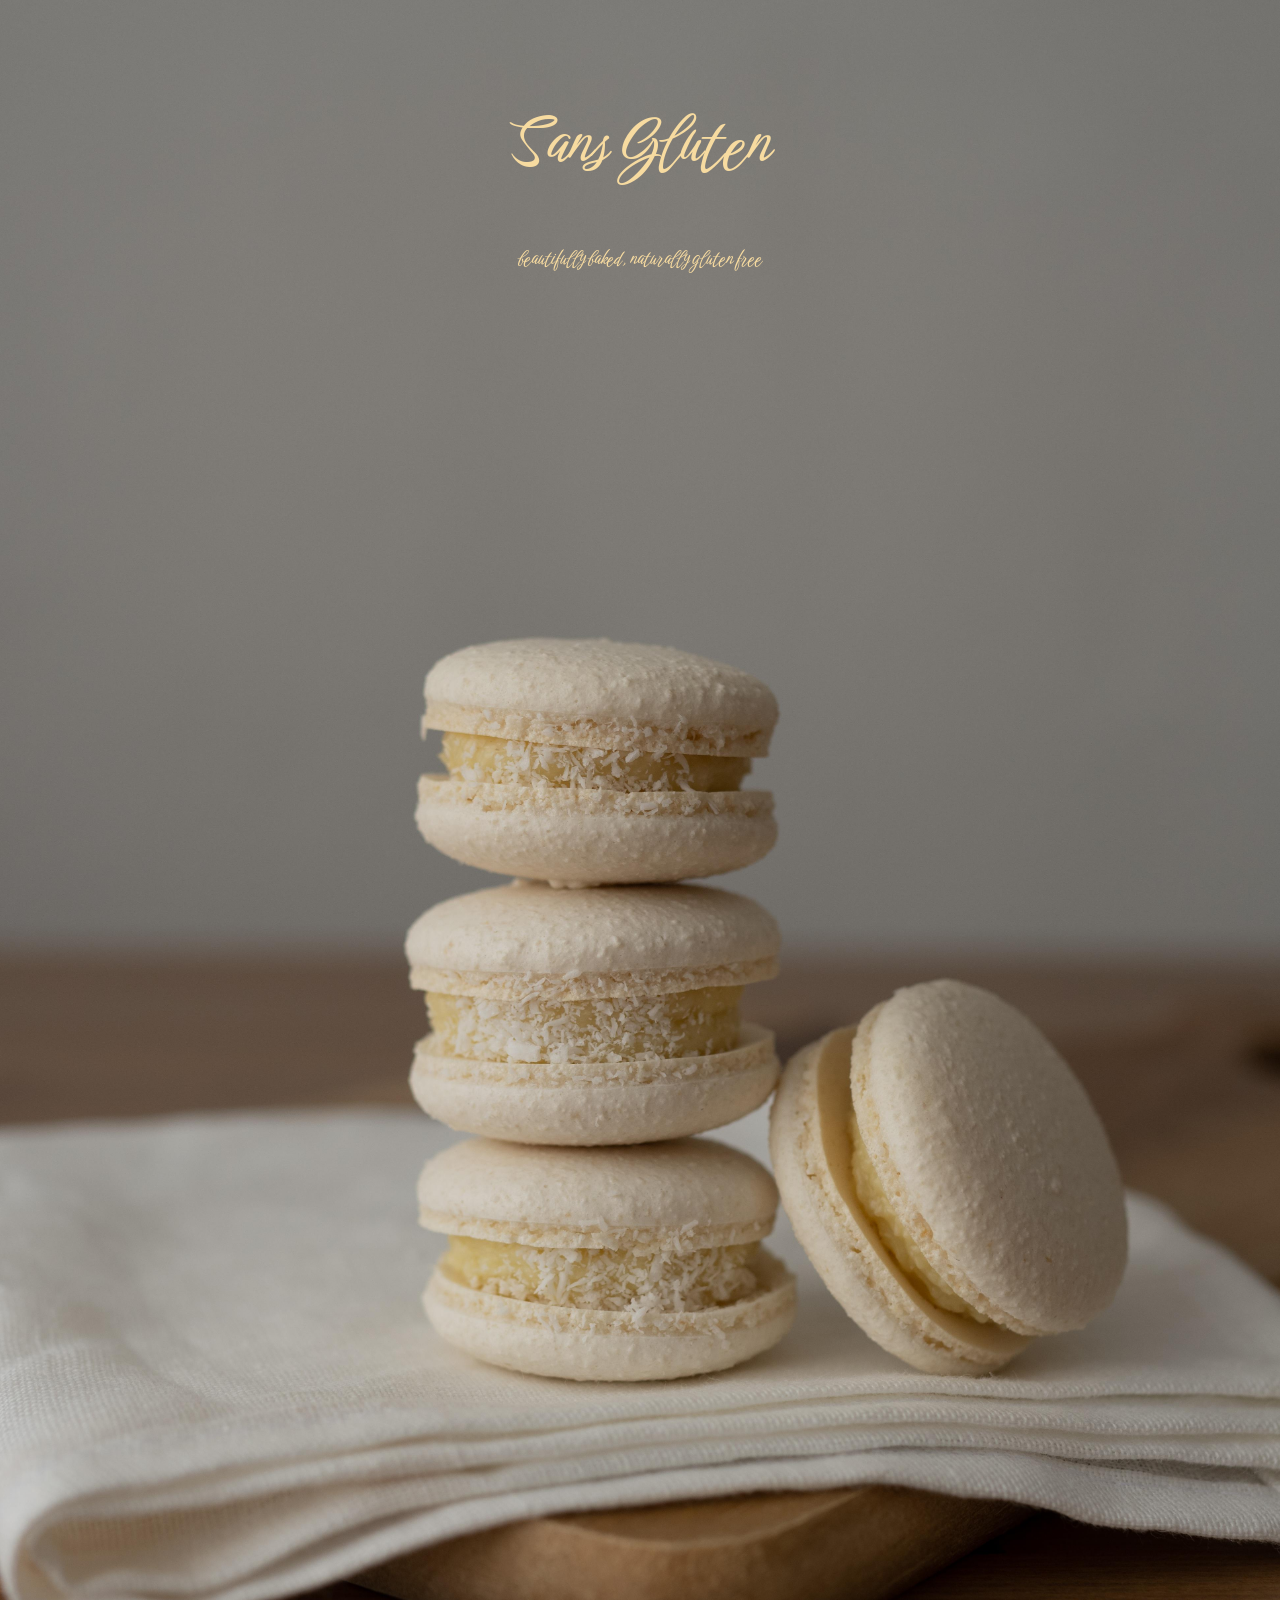
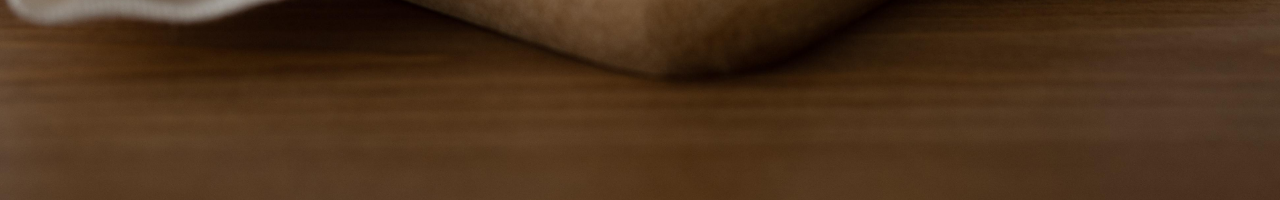
==== index.html @ b7a413a5 "Initial upload" ====
<!DOCTYPE html>
<html lang="en">
<head>
    <meta charset="UTF-8">
    <meta name="viewport" content="width=device-width, initial-scale=1.0">
    <title>Gluten free bakery</title>
 <link rel="preconnect" href="https://fonts.googleapis.com">
<link rel="preconnect" href="https://fonts.gstatic.com" crossorigin>
<link href="https://fonts.googleapis.com/css2?family=Birthstone+Bounce:wght@500&display=swap" rel="stylesheet">
    <link rel="stylesheet" href="styles.css">
</head>
<body>
    <header>
  <img src="whitemacs.jpg" alt="whitemacs" class="fullscreen">
       <h1 class="birthstone-bounce-medium">Sans Gluten</h1>    
<h2 class="birthstone-bounce-medium">beautifully baked, naturally gluten free</h2>

 <button class="default-button">About me</button>
 </header>

    
    <footer></footer>
</body>
</html>
---- styles.css ----
.birthstone-bounce-medium {
  font-family: "Birthstone Bounce", cursive;
  font-weight: 500;
  font-style: normal;
}


body { margin: 0; }

.fullscreen {
  width: 100vw;
  height: 200vh;
  object-fit: cover;
  position: absolute;
  display: block;
}

h1
 {
  margin-top: 100px;
  position: relative;
  z-index: 1;
}

h2 {
 font-size: 1.2rem;
  position: relative;
}

header {
  position: relative;
  font-size: xx-large;
  z-index: 0;
  height: 30vh;
  display: flex;
  flex-direction: column;
  justify-content: flex-start;  
  align-items: center;
  text-align: center;
  color:#f7dba0;
  padding: 0rem 0rem 0;         
  box-sizing: b;
}
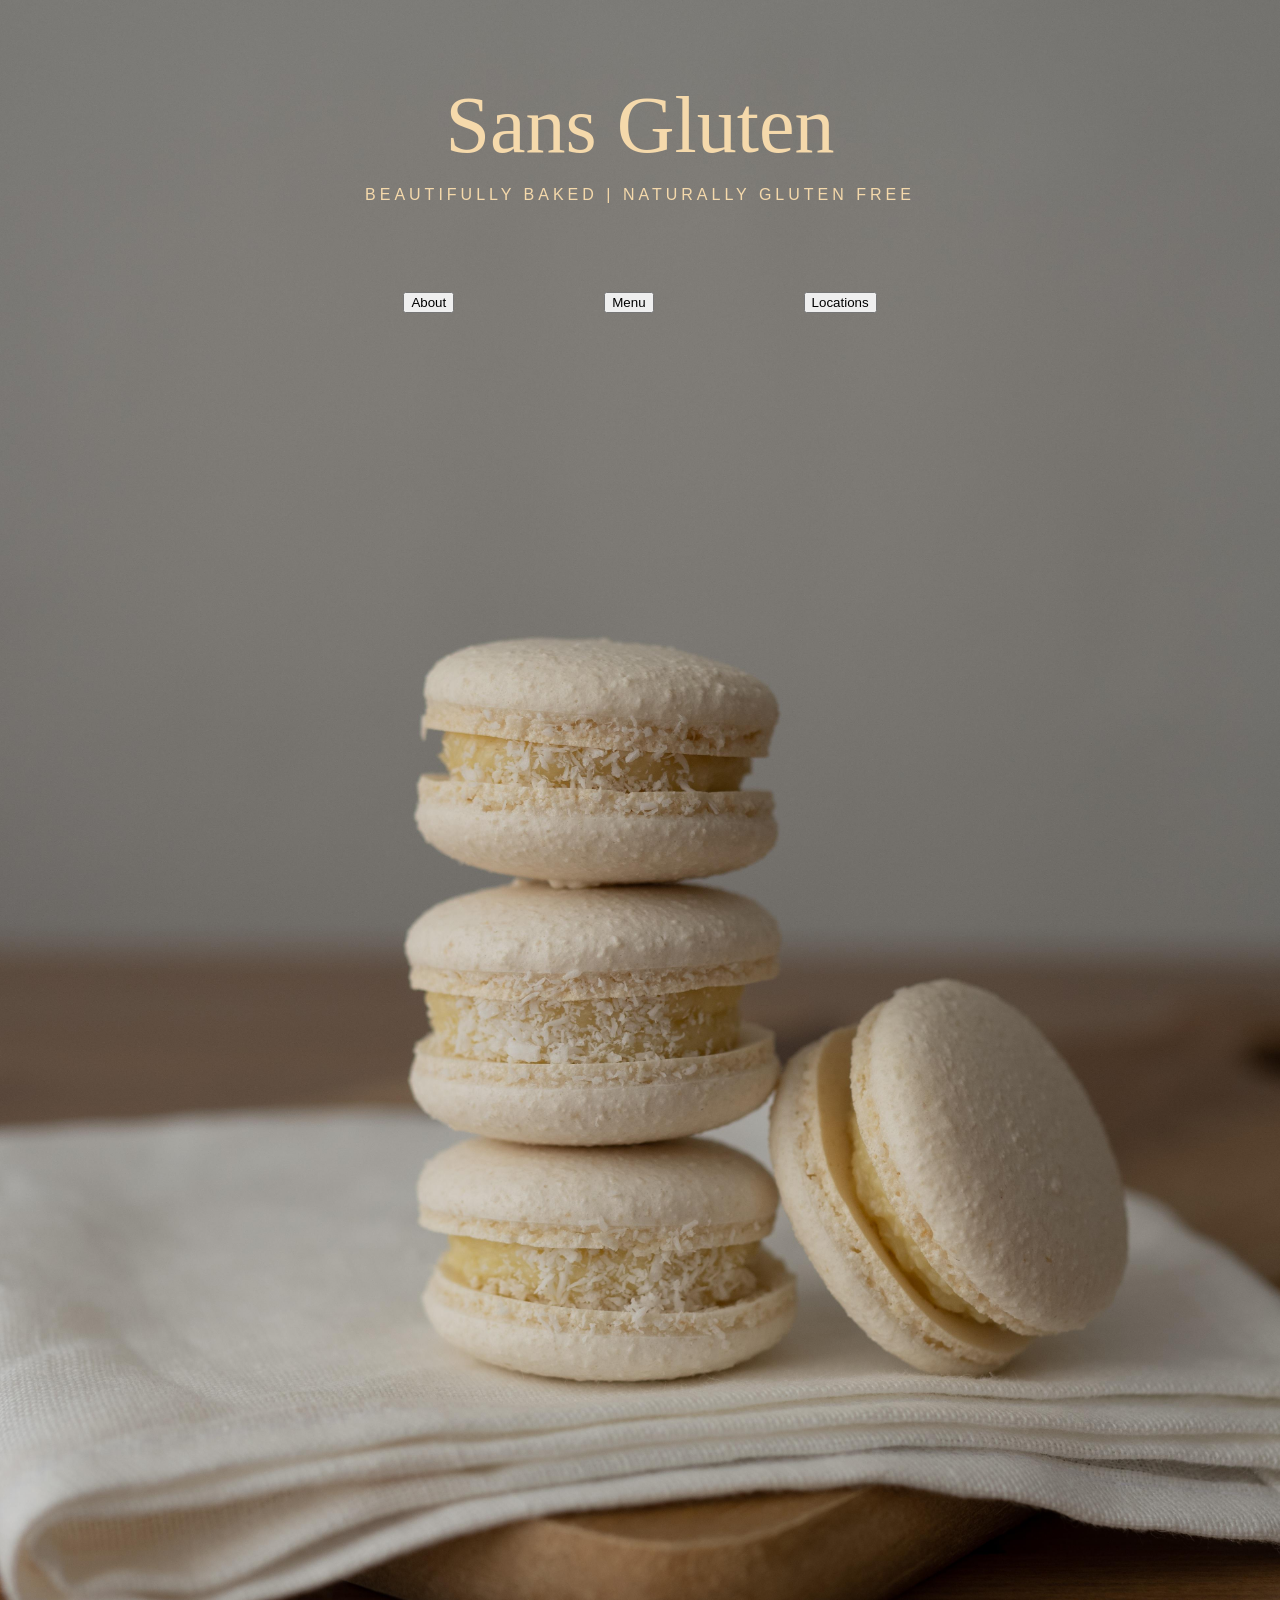
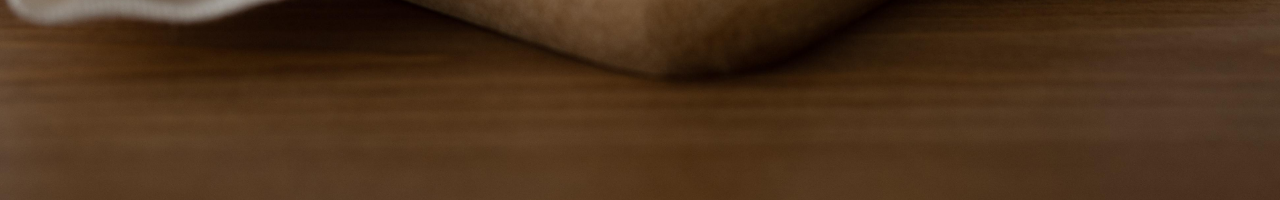
==== commit ea27b613: "Add files via upload Added anchor tag and buttons/two new html" ====
--- a/index.html
+++ b/index.html
@@ -3,19 +3,32 @@
 <head>
     <meta charset="UTF-8">
     <meta name="viewport" content="width=device-width, initial-scale=1.0">
-    <title>Gluten free bakery</title>
- <link rel="preconnect" href="https://fonts.googleapis.com">
-<link rel="preconnect" href="https://fonts.gstatic.com" crossorigin>
-<link href="https://fonts.googleapis.com/css2?family=Birthstone+Bounce:wght@500&display=swap" rel="stylesheet">
+    <title>Sans Gluten | Gluten free bakery</title>
+<link rel="Playfair Display" href="https://fonts.googleapis.com">
+<link rel="Playfair Display" href="https://fonts.gstatic.com" crossorigin>
+<link href="https://fonts.googleapis.com/css2?family=Playball&display=swap" rel="stylesheet">
     <link rel="stylesheet" href="styles.css">
 </head>
 <body>
     <header>
   <img src="whitemacs.jpg" alt="whitemacs" class="fullscreen">
-       <h1 class="birthstone-bounce-medium">Sans Gluten</h1>    
-<h2 class="birthstone-bounce-medium">beautifully baked, naturally gluten free</h2>
+       <h1 class="Playfair Displayr">Sans Gluten</h1>    
+<h2 class="Playfair Display">beautifully baked |  naturally gluten free</h2>
 
- <button class="default-button">About me</button>
+
+<nav class="nav">
+<a href="about.html">
+    <button title="About">About</button>
+</a>
+<a href="menu.html">
+    <button title="Menu">Menu</button>
+</a>
+<a href="Locations">
+    <button title="Locations">Locations</button>
+</a>
+</nav>
+
+
  </header>
 
     
--- a/styles.css
+++ b/styles.css
@@ -1,45 +1,76 @@
 
 
-.birthstone-bounce-medium {
-  font-family: "Birthstone Bounce", cursive;
-  font-weight: 500;
+.playball-regular {
+  font-family: "Playball", cursive;
+  font-weight: 400;
   font-style: normal;
 }
 
 
-body { margin: 0; }
+body { 
+  margin: 0; }
 
 .fullscreen {
   width: 100vw;
   height: 200vh;
   object-fit: cover;
   position: absolute;
-  display: block;
+  top: 0;
+  left: 0;
+  z-index: -1;
 }
 
 h1
  {
-  margin-top: 100px;
+  font-family: "Playfair Display", serif;
+  font-size: 80px;
+  font-weight: 400;
+  color: #F5D9AB;
+  margin-top: 80px;
+  margin-bottom: 15px;
   position: relative;
   z-index: 1;
 }
 
 h2 {
- font-size: 1.2rem;
-  position: relative;
+  font-family: "Montserrat", sans-serif;
+ font-size: 16px;
+ font-weight: 400;
+ letter-spacing: 4px;
+ text-transform: uppercase;
+ color: #F5D9AB;
+ margin-top: 0;
+ position: relative;
 }
 
 header {
   position: relative;
-  font-size: xx-large;
-  z-index: 0;
-  height: 30vh;
+  min-height: 100vh;
   display: flex;
   flex-direction: column;
   justify-content: flex-start;  
   align-items: center;
   text-align: center;
-  color:#f7dba0;
-  padding: 0rem 0rem 0;         
-  box-sizing: b;
+  box-sizing: border-box;
+  isolation: isolate;
 }
+.nav {
+  display: flex;
+  justify-content: center;
+  gap: 150px;
+  padding: 75px;
+  position: relative;
+  z-index: 1;
+}
+
+.button {
+  font-family: "Montserrat", sans-serif;
+  display: inline-block;
+  padding: 0.7em 1.4em;
+  border: 1px solid #F5D9AB;
+  color: #F5D9AB;
+  text-decoration: none;
+  letter-spacing: 3px;
+  text-transform: uppercase;
+  font-size: 14px;
+}
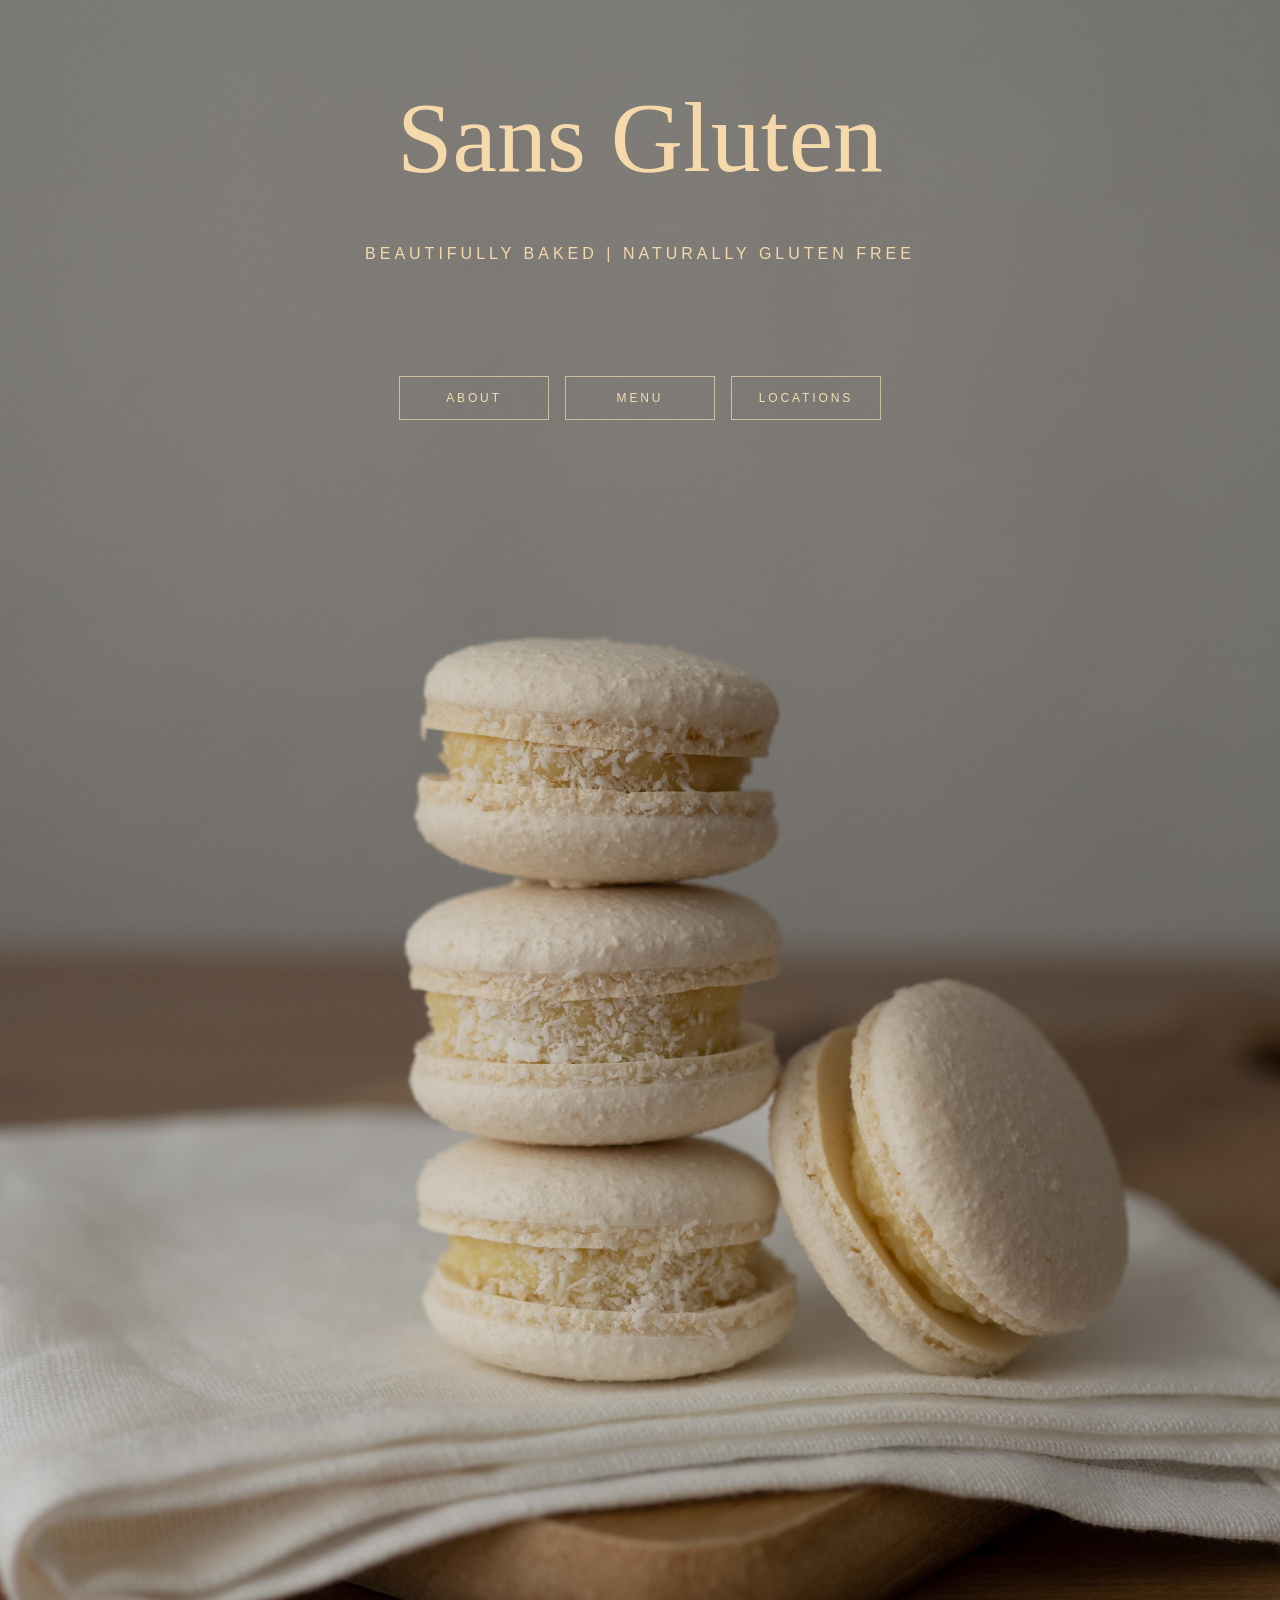
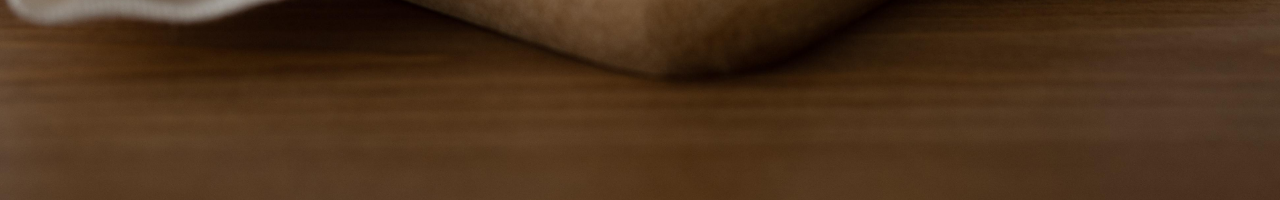
==== commit 5d7b3ad6: "Add files via upload added to my about.html and added my headshot to it" ====
--- a/index.html
+++ b/index.html
@@ -18,13 +18,13 @@
 
 <nav class="nav">
 <a href="about.html">
-    <button title="About">About</button>
+    <button class="button" title="About">About</button>
 </a>
 <a href="menu.html">
-    <button title="Menu">Menu</button>
+    <button class="button" title="Menu">Menu</button>
 </a>
 <a href="Locations">
-    <button title="Locations">Locations</button>
+    <button class="button" title="Locations">Locations</button>
 </a>
 </nav>
 
--- a/styles.css
+++ b/styles.css
@@ -23,7 +23,7 @@
 h1
  {
   font-family: "Playfair Display", serif;
-  font-size: 80px;
+  font-size: 100px;
   font-weight: 400;
   color: #F5D9AB;
   margin-top: 80px;
@@ -41,6 +41,7 @@
  color: #F5D9AB;
  margin-top: 0;
  position: relative;
+ padding: 35px
 }
 
 header {
@@ -57,20 +58,54 @@
 .nav {
   display: flex;
   justify-content: center;
-  gap: 150px;
-  padding: 75px;
+  flex-wrap: wrap;
+  gap: 16px;
+  padding: 65px;
   position: relative;
   z-index: 1;
 }
 
-.button {
+.nav a {
+  text-decoration: none;
+}
+
+.nav .button {
+  width: 150px;
+  padding: 14px 0;
+  background: transparent;
+  color: #f3dcb0;
+  border: 1px solid rgba(243, 220, 176, 0.7);
+  border-radius: 0;
+  font-family: Helvetica, Arial, sans-serif;
+  font-size: 12px;
+  letter-spacing: 0.24em;
+  text-transform: uppercase;
+  cursor: pointer;
+  transition: all 0.25s ease;
+}
+
+.nav .button:hover {
+  background: #f3dcb0;
+  color: #6a6762;
+  border-color: #f3dcb0;
+}
+
+.myheadshot {
+  width: 300px;
+  height: 300px;
+  border-radius: 50%;
+
+}
+ .aboutme {
   font-family: "Montserrat", sans-serif;
-  display: inline-block;
-  padding: 0.7em 1.4em;
-  border: 1px solid #F5D9AB;
+  font-size: xx-large;
   color: #F5D9AB;
-  text-decoration: none;
-  letter-spacing: 3px;
-  text-transform: uppercase;
-  font-size: 14px;
+  text-transform: lowercase;
+ }
+.bio {
+  font-family: "Montserrat", sans-serif;
+  text-transform: none;
+  padding-left: 150px;
+  padding-right: 150px;
+  text-align: justify;
 }
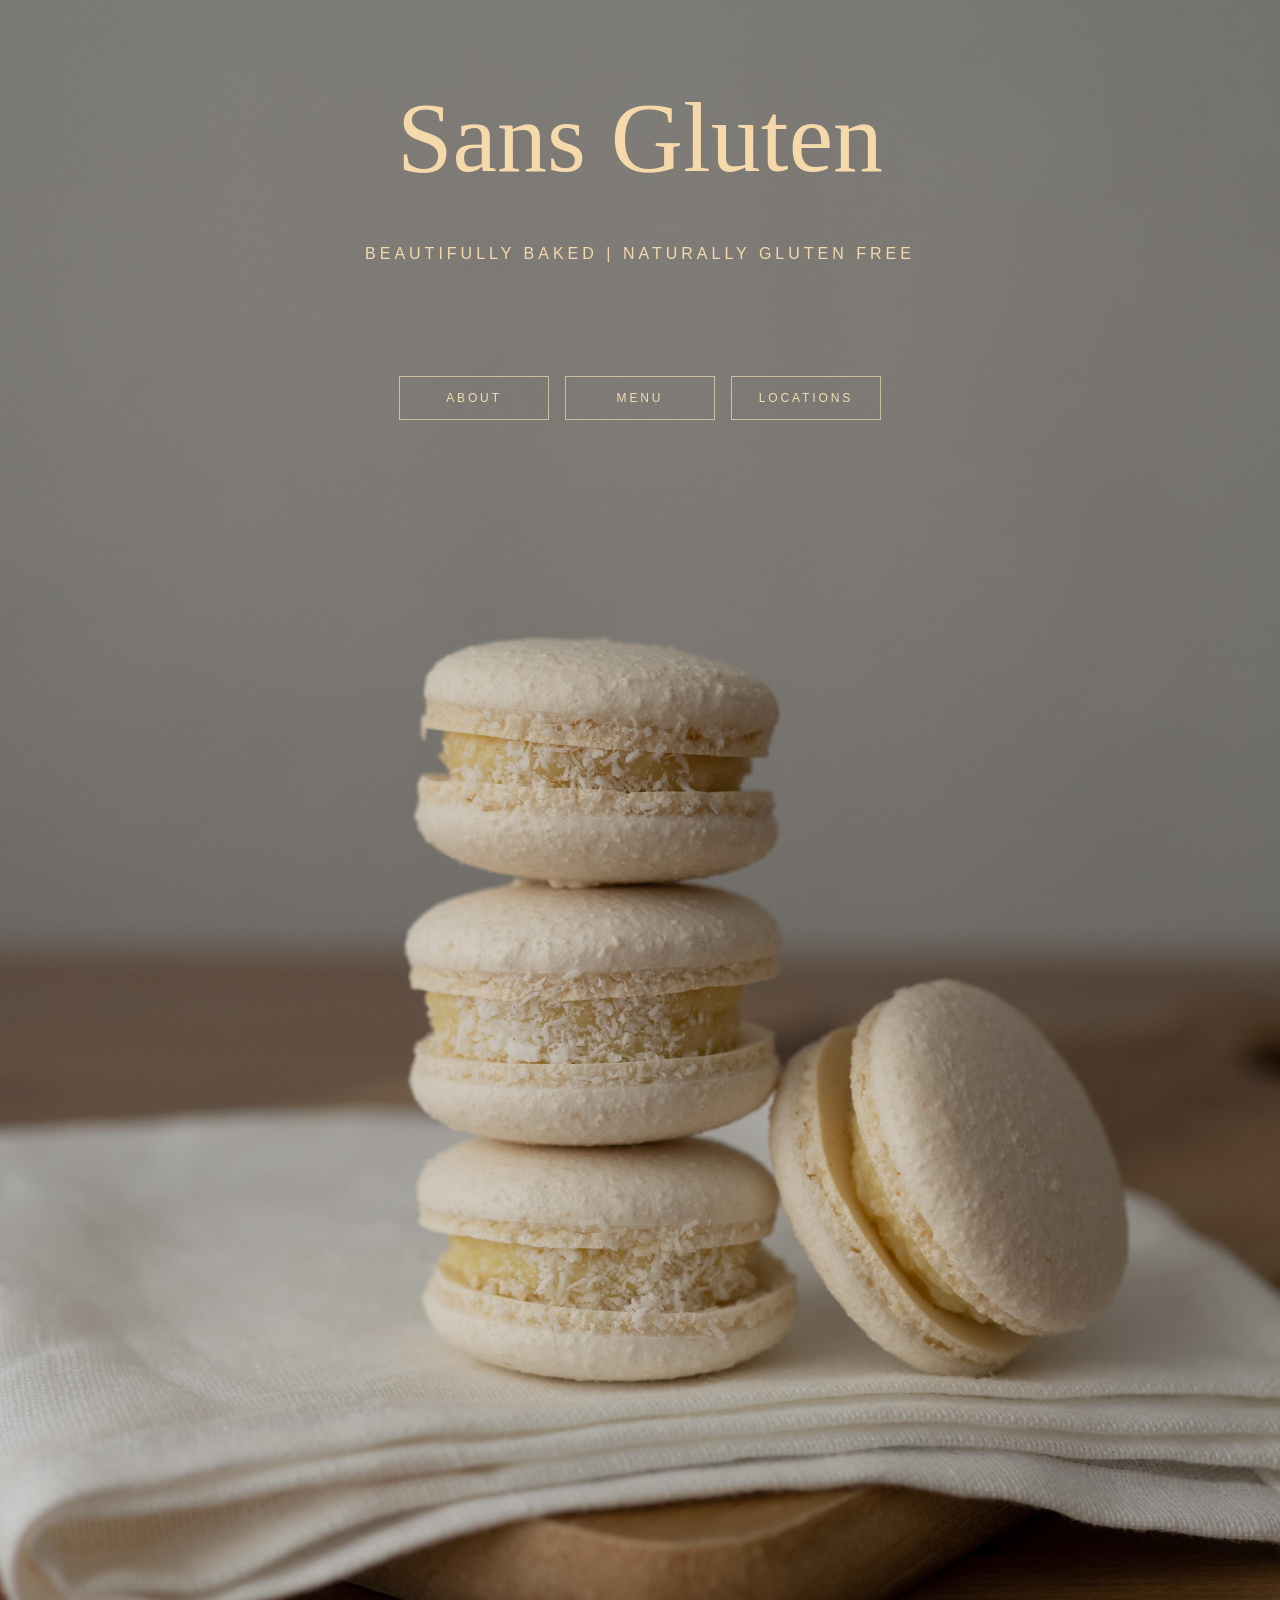
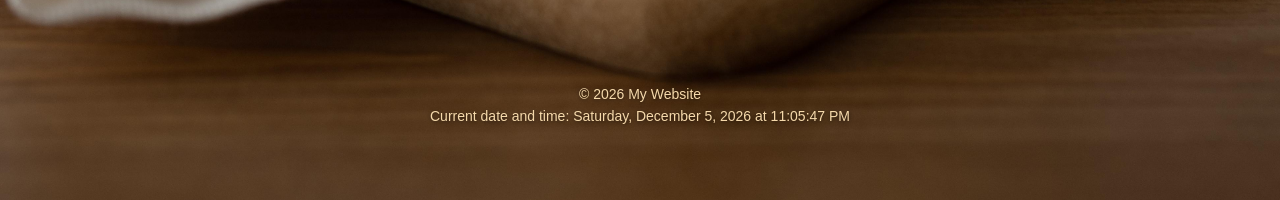
==== commit fb33b9bf: "Add files via upload I added locations and changed up some styling on my menu and about me page. I a" ====
--- a/index.html
+++ b/index.html
@@ -8,8 +8,9 @@
 <link rel="Playfair Display" href="https://fonts.gstatic.com" crossorigin>
 <link href="https://fonts.googleapis.com/css2?family=Playball&display=swap" rel="stylesheet">
     <link rel="stylesheet" href="styles.css">
+    
 </head>
-<body>
+<body class="home">
     <header>
   <img src="whitemacs.jpg" alt="whitemacs" class="fullscreen">
        <h1 class="Playfair Displayr">Sans Gluten</h1>    
@@ -23,7 +24,7 @@
 <a href="menu.html">
     <button class="button" title="Menu">Menu</button>
 </a>
-<a href="Locations">
+<a href="map.html">
     <button class="button" title="Locations">Locations</button>
 </a>
 </nav>
@@ -32,7 +33,11 @@
  </header>
 
     
-    <footer></footer>
+<footer>
+  <p>© <span id="year"></span> My Website</p>
+  <p>Current date and time: <span id="datetime"></span></p>
+</footer>
+    <script src="footer.js" defer></script>
 </body>
 </html>
 
--- a/styles.css
+++ b/styles.css
@@ -1,16 +1,16 @@
-
-
 .playball-regular {
   font-family: "Playball", cursive;
   font-weight: 400;
   font-style: normal;
 }
 
-
-body { 
-  margin: 0; }
+body {
+  margin: 0;
+  padding: 0;
+}
 
 .fullscreen {
+  display: block;
   width: 100vw;
   height: 200vh;
   object-fit: cover;
@@ -20,12 +20,11 @@
   z-index: -1;
 }
 
-h1
- {
+h1 {
   font-family: "Playfair Display", serif;
   font-size: 100px;
   font-weight: 400;
-  color: #F5D9AB;
+  color: #f5d9ab;
   margin-top: 80px;
   margin-bottom: 15px;
   position: relative;
@@ -34,22 +33,23 @@
 
 h2 {
   font-family: "Montserrat", sans-serif;
- font-size: 16px;
- font-weight: 400;
- letter-spacing: 4px;
- text-transform: uppercase;
- color: #F5D9AB;
- margin-top: 0;
- position: relative;
- padding: 35px
+  font-size: 16px;
+  font-weight: 400;
+  letter-spacing: 4px;
+  text-transform: uppercase;
+  color: #f5d9ab;
+  margin-top: 0;
+  position: relative;
+  padding: 35px;
 }
 
 header {
+  margin: 0;
   position: relative;
   min-height: 100vh;
   display: flex;
   flex-direction: column;
-  justify-content: flex-start;  
+  justify-content: flex-start;
   align-items: center;
   text-align: center;
   box-sizing: border-box;
@@ -89,23 +89,166 @@
   color: #6a6762;
   border-color: #f3dcb0;
 }
-
+header {
+background-color: #6a6762;
+}
 .myheadshot {
-  width: 300px;
-  height: 300px;
+  margin-top: 100px;
+  width: 350px;
+  height: 350px;
   border-radius: 50%;
-
-}
- .aboutme {
-  font-family: "Montserrat", sans-serif;
-  font-size: xx-large;
-  color: #F5D9AB;
-  text-transform: lowercase;
- }
+}
+.aboutme {
+  font-family: "Playfair Display", serif;
+  font-size: 55px;
+  color: #f5d9ab;
+  text-transform: none;
+}
 .bio {
   font-family: "Montserrat", sans-serif;
   text-transform: none;
+  font-size: 20px;
   padding-left: 150px;
   padding-right: 150px;
   text-align: justify;
 }
+.menu-container {
+  width: 90%;
+  max-width: 700px;
+  box-sizing: border-box;
+  margin: 40px 0 80px;
+  padding: 50px 30px 20px;
+  border: 4px double #f5d9ab;
+}
+
+
+.menu-section {
+  margin-bottom: 40px;
+}
+
+
+.menu-category {
+  display: inline-block;
+  font-size: 24px;
+  font-weight: 700;
+  letter-spacing: 6px;
+  margin: 0 0 15px;
+  padding: 0 0 8px;
+  border-bottom: 1px solid #f5d9ab;
+}
+
+
+.menu-list {
+  list-style: none;
+  margin: 0;
+  padding: 0;
+}
+
+
+.menu-item {
+  font-family: "Montserrat", sans-serif;
+  font-size: 16px;
+  letter-spacing: 4px;
+  text-transform: uppercase;
+  color: #f5d9ab;
+  margin: 14px 0;
+}
+
+.about-container {
+  max-width: 800px;
+  margin: 60px auto;
+  padding: 48px 32px;
+  border: 3px double #f0dcaa;   /* same double border as your menu */
+  text-align: center;
+}
+
+.about-photo {
+  width: 180px;
+  height: 180px;
+  border-radius: 50%;
+  object-fit: cover;
+  display: block;
+  margin: 0 auto 32px;
+}
+
+.about-title {
+  font-size: 2.5rem;            /* much smaller than now */
+  color: #f0dcaa;
+  margin: 0 auto 24px;
+  padding-bottom: 16px;
+  border-bottom: 1px solid #f0dcaa;  /* underline like your menu headings */
+  display: inline-block;
+}
+
+.about-text {
+  max-width: 600px;
+  margin: 24px auto 0;
+  color: #f0dcaa;               /* this fixes the black text */
+  font-family: Helvetica, Arial, sans-serif;  /* match your menu's font */
+  font-size: 1rem;
+  letter-spacing: 0.08em;
+  line-height: 1.9;
+  text-align: justify;
+}
+
+body {
+  background-color: #676662;        /* copy the exact gray from your menu CSS */
+  color: #f0dcaa;                   /* cream text */
+  font-family: Helvetica, Arial, sans-serif;
+  margin: 0;
+  padding: 60px 24px;
+}
+
+.locations-title {
+  font-family: "Times New Roman", serif;   /* match your "My Story" / "Patisseries" headings */
+  font-size: 3rem;
+  font-weight: normal;
+  text-align: center;
+  margin: 0 0 40px;
+}
+
+.locations-container {
+  max-width: 800px;
+  margin: 0 auto;
+  padding: 48px 32px;
+  border: 3px double #f0dcaa;       /* same frame as your menu and About pages */
+  text-align: center;
+}
+
+.location-name {
+  display: inline-block;
+  font-size: 1.3rem;
+  font-weight: bold;
+  text-transform: uppercase;        /* matches your menu category headings */
+  letter-spacing: 0.2em;
+  padding-bottom: 12px;
+  border-bottom: 1px solid #f0dcaa; /* underline like the menu */
+  margin: 0 0 24px;
+}
+
+.location-map {
+  display: block;
+  width: 100%;
+  height: 350px;
+  border: 1px solid #f0dcaa;        /* thin cream outline around each map */
+  margin: 0 auto 56px;              /* space between locations */
+}
+footer {
+  position: absolute;
+  top: calc(200vh - 120px);
+  left: 0;
+  width: 100%;
+  z-index: 2;
+  text-align: center;
+  color: #f5d9ab;
+  font-size: 14px;
+  text-shadow: 0 1px 4px rgba(0, 0, 0, 0.6);
+}
+
+footer p {
+  margin: 6px 0;
+}
+  
+body.home {
+  padding: 0;
+}
